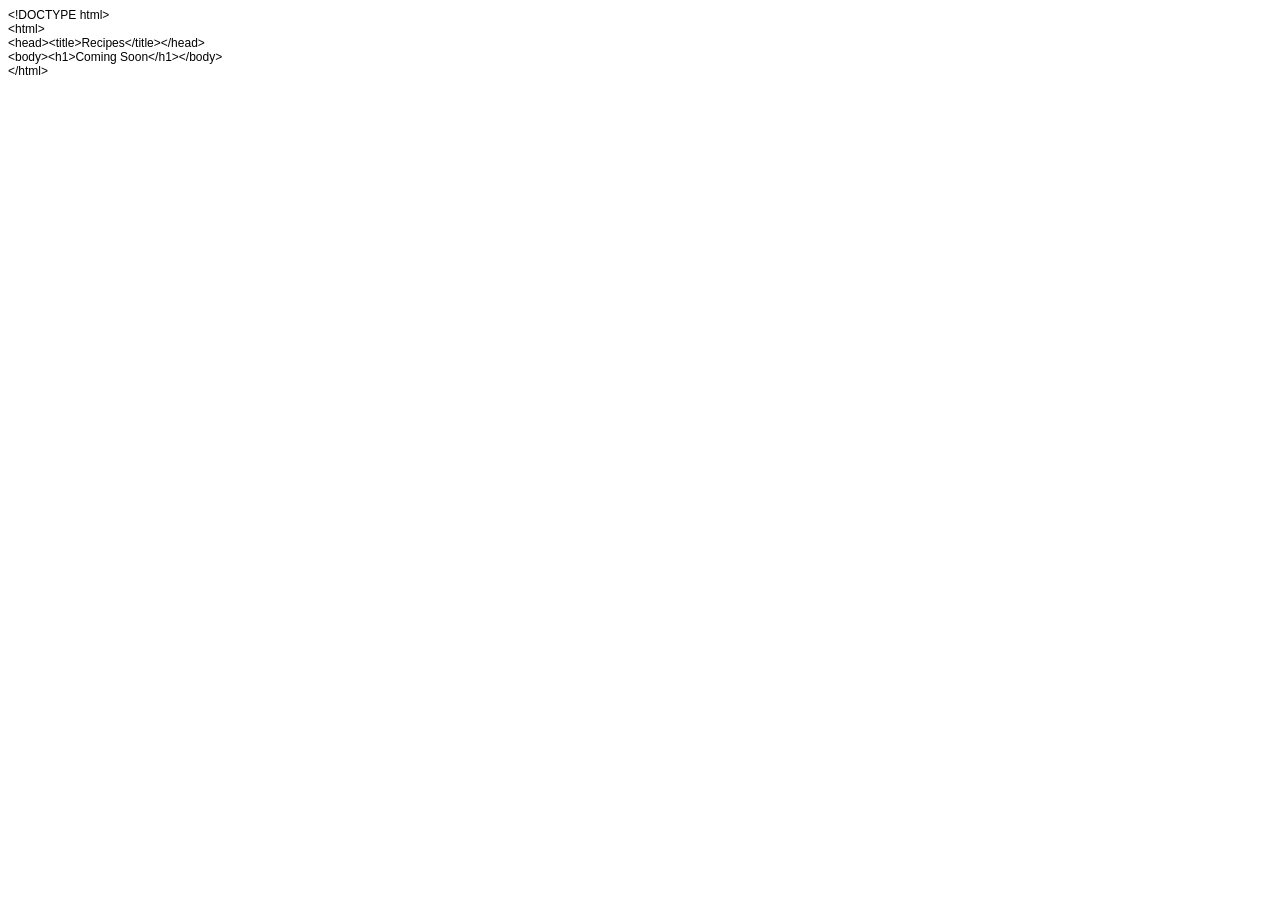
==== index.html @ 00d157f4 "Create index.html" ====
<!DOCTYPE html PUBLIC "-//W3C//DTD HTML 4.01//EN" "http://www.w3.org/TR/html4/strict.dtd">
<html>
<head>
  <meta http-equiv="Content-Type" content="text/html; charset=utf-8">
  <meta http-equiv="Content-Style-Type" content="text/css">
  <title></title>
  <meta name="Generator" content="Cocoa HTML Writer">
  <meta name="CocoaVersion" content="2685.4">
  <style type="text/css">
    p.p1 {margin: 0.0px 0.0px 0.0px 0.0px; font: 12.0px Helvetica; -webkit-text-stroke: #000000}
    span.s1 {font-kerning: none}
  </style>
</head>
<body>
<p class="p1"><span class="s1">&lt;!DOCTYPE html&gt;</span></p>
<p class="p1"><span class="s1">&lt;html&gt;</span></p>
<p class="p1"><span class="s1">&lt;head&gt;&lt;title&gt;Recipes&lt;/title&gt;&lt;/head&gt;</span></p>
<p class="p1"><span class="s1">&lt;body&gt;&lt;h1&gt;Coming Soon&lt;/h1&gt;&lt;/body&gt;</span></p>
<p class="p1"><span class="s1">&lt;/html&gt;</span></p>
</body>
</html>
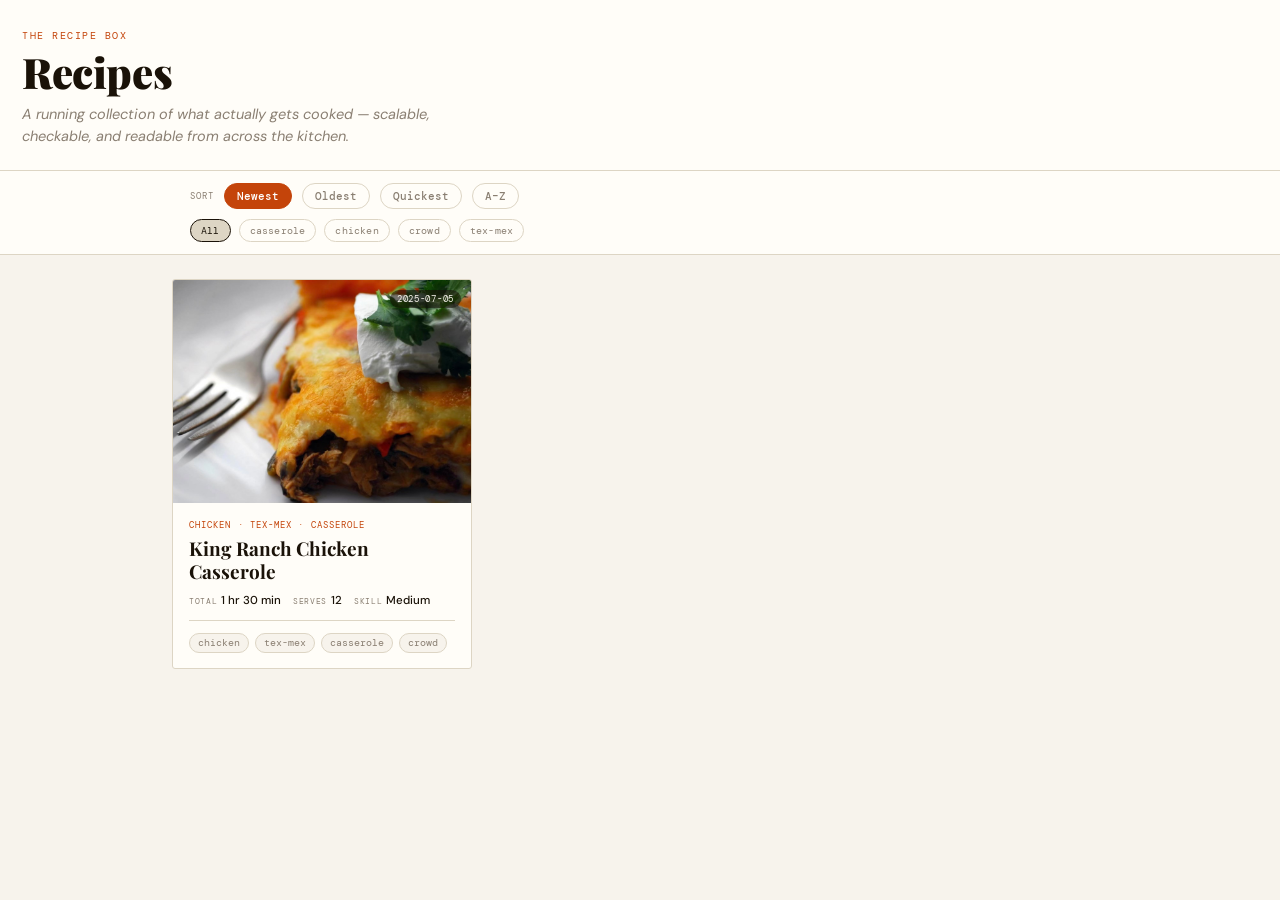
==== commit ac59e7d6: "Phase 3: build index.html landing page with sortable/filterable recipe cards" ====
--- a/index.html
+++ b/index.html
@@ -1,21 +1,427 @@
-<!DOCTYPE html PUBLIC "-//W3C//DTD HTML 4.01//EN" "http://www.w3.org/TR/html4/strict.dtd">
-<html>
+<!DOCTYPE html>
+<html lang="en">
 <head>
-  <meta http-equiv="Content-Type" content="text/html; charset=utf-8">
-  <meta http-equiv="Content-Style-Type" content="text/css">
-  <title></title>
-  <meta name="Generator" content="Cocoa HTML Writer">
-  <meta name="CocoaVersion" content="2685.4">
-  <style type="text/css">
-    p.p1 {margin: 0.0px 0.0px 0.0px 0.0px; font: 12.0px Helvetica; -webkit-text-stroke: #000000}
-    span.s1 {font-kerning: none}
-  </style>
+<meta charset="UTF-8">
+<meta name="viewport" content="width=device-width, initial-scale=1.0, maximum-scale=1.0, user-scalable=no">
+<title>Recipes</title>
+<link rel="preconnect" href="https://fonts.googleapis.com">
+<link href="https://fonts.googleapis.com/css2?family=Playfair+Display:ital,wght@0,700;0,900;1,400;1,700&family=DM+Sans:wght@300;400;500&family=DM+Mono:wght@400;500&display=swap" rel="stylesheet">
+<style>
+  *, *::before, *::after { box-sizing: border-box; margin: 0; padding: 0; }
+
+  :root {
+    --cream: #f7f3ec;
+    --ink: #1a1208;
+    --rust: #c4440a;
+    --rust-light: #e8623a;
+    --warm-gray: #8a7f72;
+    --border: #ddd5c4;
+    --white: #fffdf8;
+    --step-bg: #161009;
+  }
+
+  html, body {
+    background: var(--cream);
+    font-family: 'DM Sans', sans-serif;
+    color: var(--ink);
+  }
+
+  .site-header {
+    padding: 30px 22px 22px;
+    border-bottom: 1px solid var(--border);
+    background: var(--white);
+  }
+
+  .site-eyebrow {
+    font-family: 'DM Mono', monospace;
+    font-size: 9.5px;
+    letter-spacing: 0.16em;
+    text-transform: uppercase;
+    color: var(--rust);
+    display: block;
+    margin-bottom: 8px;
+  }
+
+  .site-title {
+    font-family: 'Playfair Display', serif;
+    font-weight: 900;
+    font-size: clamp(30px, 8vw, 42px);
+    line-height: 1.05;
+    letter-spacing: -0.4px;
+    margin-bottom: 10px;
+  }
+
+  .site-tagline {
+    font-style: italic;
+    font-size: 14.5px;
+    color: var(--warm-gray);
+    max-width: 480px;
+    line-height: 1.5;
+  }
+
+  .controls {
+    position: sticky;
+    top: 0;
+    z-index: 100;
+    background: var(--white);
+    border-bottom: 1px solid var(--border);
+    padding: 12px 22px;
+  }
+
+  .controls-row {
+    display: flex;
+    align-items: center;
+    gap: 10px;
+    max-width: 900px;
+    margin: 0 auto;
+    overflow-x: auto;
+    scrollbar-width: none;
+  }
+  .controls-row::-webkit-scrollbar { display: none; }
+
+  .controls-label {
+    font-family: 'DM Mono', monospace;
+    font-size: 9px;
+    letter-spacing: 0.12em;
+    text-transform: uppercase;
+    color: var(--warm-gray);
+    flex-shrink: 0;
+  }
+
+  .sort-pill {
+    flex-shrink: 0;
+    padding: 5px 12px;
+    border: 1px solid var(--border);
+    border-radius: 14px;
+    background: transparent;
+    font-family: 'DM Mono', monospace;
+    font-size: 11px;
+    font-weight: 500;
+    color: var(--warm-gray);
+    cursor: pointer;
+    transition: all 0.15s;
+    white-space: nowrap;
+  }
+
+  .sort-pill.active {
+    border-color: var(--rust);
+    background: var(--rust);
+    color: white;
+  }
+
+  .tag-row {
+    display: flex;
+    align-items: center;
+    gap: 8px;
+    max-width: 900px;
+    margin: 10px auto 0;
+    overflow-x: auto;
+    scrollbar-width: none;
+  }
+  .tag-row::-webkit-scrollbar { display: none; }
+
+  .tag-pill {
+    flex-shrink: 0;
+    padding: 4px 10px;
+    border: 1px solid var(--border);
+    border-radius: 12px;
+    background: transparent;
+    font-family: 'DM Mono', monospace;
+    font-size: 10px;
+    letter-spacing: 0.02em;
+    color: var(--warm-gray);
+    cursor: pointer;
+    transition: all 0.15s;
+    white-space: nowrap;
+  }
+
+  .tag-pill.active {
+    border-color: var(--ink);
+    color: var(--ink);
+    background: var(--border);
+  }
+
+  .grid-wrap {
+    max-width: 980px;
+    margin: 0 auto;
+    padding: 24px 22px 64px;
+  }
+
+  .recipe-grid {
+    display: grid;
+    grid-template-columns: 1fr;
+    gap: 18px;
+  }
+
+  @media (min-width: 620px) {
+    .recipe-grid { grid-template-columns: repeat(2, 1fr); }
+  }
+  @media (min-width: 920px) {
+    .recipe-grid { grid-template-columns: repeat(3, 1fr); }
+  }
+
+  .recipe-card {
+    display: block;
+    background: var(--white);
+    border: 1px solid var(--border);
+    border-radius: 3px;
+    overflow: hidden;
+    text-decoration: none;
+    color: var(--ink);
+    transition: transform 0.18s ease, box-shadow 0.18s ease, border-color 0.18s ease;
+  }
+
+  .recipe-card:hover {
+    transform: translateY(-2px);
+    border-color: var(--rust);
+    box-shadow: 0 8px 20px rgba(26, 18, 8, 0.08);
+  }
+
+  .card-media {
+    width: 100%;
+    aspect-ratio: 4 / 3;
+    background: var(--step-bg);
+    position: relative;
+    overflow: hidden;
+  }
+
+  .card-media img {
+    width: 100%;
+    height: 100%;
+    object-fit: cover;
+    display: block;
+  }
+
+  .card-media.no-image {
+    display: flex;
+    align-items: center;
+    justify-content: center;
+  }
+
+  .card-media.no-image .card-initial {
+    font-family: 'Playfair Display', serif;
+    font-style: italic;
+    font-weight: 700;
+    font-size: 46px;
+    color: var(--rust-light);
+    opacity: 0.85;
+  }
+
+  .card-added {
+    position: absolute;
+    top: 10px;
+    right: 10px;
+    font-family: 'DM Mono', monospace;
+    font-size: 9px;
+    letter-spacing: 0.08em;
+    text-transform: uppercase;
+    color: var(--cream);
+    background: rgba(22, 16, 9, 0.55);
+    padding: 3px 7px;
+    border-radius: 10px;
+  }
+
+  .card-body { padding: 16px 16px 15px; }
+
+  .card-tag {
+    font-family: 'DM Mono', monospace;
+    font-size: 9px;
+    letter-spacing: 0.12em;
+    text-transform: uppercase;
+    color: var(--rust);
+    display: block;
+    margin-bottom: 6px;
+  }
+
+  .card-title {
+    font-family: 'Playfair Display', serif;
+    font-weight: 700;
+    font-size: 19px;
+    line-height: 1.2;
+    margin-bottom: 10px;
+  }
+
+  .card-meta-row {
+    display: flex;
+    gap: 12px;
+    flex-wrap: wrap;
+    margin-bottom: 12px;
+    padding-bottom: 12px;
+    border-bottom: 1px solid var(--border);
+  }
+
+  .card-meta-item {
+    display: flex;
+    align-items: baseline;
+    gap: 4px;
+  }
+
+  .card-meta-label {
+    font-family: 'DM Mono', monospace;
+    font-size: 8px;
+    letter-spacing: 0.08em;
+    text-transform: uppercase;
+    color: var(--warm-gray);
+  }
+
+  .card-meta-value {
+    font-size: 11.5px;
+    font-weight: 500;
+  }
+
+  .card-tags {
+    display: flex;
+    flex-wrap: wrap;
+    gap: 6px;
+  }
+
+  .card-tag-chip {
+    font-family: 'DM Mono', monospace;
+    font-size: 9.5px;
+    color: var(--warm-gray);
+    background: var(--cream);
+    border: 1px solid var(--border);
+    padding: 3px 8px;
+    border-radius: 10px;
+  }
+
+  .empty-state {
+    text-align: center;
+    padding: 60px 20px;
+    color: var(--warm-gray);
+  }
+
+  .empty-state .eyebrow {
+    font-family: 'DM Mono', monospace;
+    font-size: 10px;
+    letter-spacing: 0.14em;
+    text-transform: uppercase;
+    color: var(--rust);
+    display: block;
+    margin-bottom: 10px;
+  }
+
+  .empty-state h2 {
+    font-family: 'Playfair Display', serif;
+    font-style: italic;
+    font-weight: 400;
+    font-size: 22px;
+    color: var(--ink);
+  }
+</style>
 </head>
 <body>
-<p class="p1"><span class="s1">&lt;!DOCTYPE html&gt;</span></p>
-<p class="p1"><span class="s1">&lt;html&gt;</span></p>
-<p class="p1"><span class="s1">&lt;head&gt;&lt;title&gt;Recipes&lt;/title&gt;&lt;/head&gt;</span></p>
-<p class="p1"><span class="s1">&lt;body&gt;&lt;h1&gt;Coming Soon&lt;/h1&gt;&lt;/body&gt;</span></p>
-<p class="p1"><span class="s1">&lt;/html&gt;</span></p>
+
+<div class="site-header">
+  <span class="site-eyebrow">The Recipe Box</span>
+  <h1 class="site-title">Recipes</h1>
+  <p class="site-tagline">A running collection of what actually gets cooked — scalable, checkable, and readable from across the kitchen.</p>
+</div>
+
+<div class="controls">
+  <div class="controls-row" id="sort-row">
+    <span class="controls-label">Sort</span>
+    <button class="sort-pill active" data-sort="added-desc">Newest</button>
+    <button class="sort-pill" data-sort="added-asc">Oldest</button>
+    <button class="sort-pill" data-sort="total-asc">Quickest</button>
+    <button class="sort-pill" data-sort="title-asc">A–Z</button>
+  </div>
+  <div class="tag-row" id="tag-row"></div>
+</div>
+
+<div class="grid-wrap">
+  <div class="recipe-grid" id="recipe-grid"></div>
+</div>
+
+<script src="recipes.js"></script>
+<script>
+  let sortMode = 'added-desc';
+  let activeTag = null;
+
+  function fmtTime(mins) {
+    if (mins < 60) return mins + ' min';
+    const h = Math.floor(mins / 60), m = mins % 60;
+    return m === 0 ? (h + ' hr') : (h + ' hr ' + m + ' min');
+  }
+
+  function allTags() {
+    const set = new Set();
+    RECIPES.forEach(r => r.tags.forEach(t => set.add(t)));
+    return [...set].sort();
+  }
+
+  function renderTagRow() {
+    const tags = allTags();
+    document.getElementById('tag-row').innerHTML =
+      '<button class="tag-pill' + (activeTag === null ? ' active' : '') + '" data-tag="">All</button>' +
+      tags.map(t => '<button class="tag-pill' + (activeTag === t ? ' active' : '') + '" data-tag="' + t + '">' + t + '</button>').join('');
+
+    document.querySelectorAll('.tag-pill').forEach(btn => {
+      btn.addEventListener('click', () => {
+        activeTag = btn.dataset.tag || null;
+        renderTagRow();
+        renderGrid();
+      });
+    });
+  }
+
+  function sortRecipes(list) {
+    const sorted = [...list];
+    switch (sortMode) {
+      case 'added-desc': return sorted.sort((a, b) => b.added.localeCompare(a.added));
+      case 'added-asc':  return sorted.sort((a, b) => a.added.localeCompare(b.added));
+      case 'total-asc':  return sorted.sort((a, b) => (a.prepMins + a.cookMins) - (b.prepMins + b.cookMins));
+      case 'title-asc':  return sorted.sort((a, b) => a.title.localeCompare(b.title));
+      default: return sorted;
+    }
+  }
+
+  function cardHtml(r) {
+    const media = r.image
+      ? '<div class="card-media"><img src="' + r.image + '" alt="' + r.title + '" loading="lazy"></div>'
+      : '<div class="card-media no-image"><span class="card-initial">' + r.title.charAt(0) + '</span></div>';
+
+    return '<a class="recipe-card" href="recipes/' + r.slug + '.html">' +
+      '<div style="position:relative;">' + media +
+      '<span class="card-added">' + r.added + '</span></div>' +
+      '<div class="card-body">' +
+      '<span class="card-tag">' + r.tags.slice(0, 3).join(' · ') + '</span>' +
+      '<div class="card-title">' + r.title + '</div>' +
+      '<div class="card-meta-row">' +
+      '<div class="card-meta-item"><span class="card-meta-label">Total</span><span class="card-meta-value">' + fmtTime(r.prepMins + r.cookMins) + '</span></div>' +
+      '<div class="card-meta-item"><span class="card-meta-label">Serves</span><span class="card-meta-value">' + r.serves + '</span></div>' +
+      '<div class="card-meta-item"><span class="card-meta-label">Skill</span><span class="card-meta-value">' + (r.skill.charAt(0).toUpperCase() + r.skill.slice(1)) + '</span></div>' +
+      '</div>' +
+      '<div class="card-tags">' + r.tags.map(t => '<span class="card-tag-chip">' + t + '</span>').join('') + '</div>' +
+      '</div></a>';
+  }
+
+  function renderGrid() {
+    let list = activeTag ? RECIPES.filter(r => r.tags.includes(activeTag)) : RECIPES;
+    list = sortRecipes(list);
+
+    const grid = document.getElementById('recipe-grid');
+    const existingEmpty = document.getElementById('empty-state');
+    if (existingEmpty) existingEmpty.remove();
+
+    if (list.length === 0) {
+      grid.innerHTML = '';
+      grid.insertAdjacentHTML('afterend', '<div class="empty-state" id="empty-state"><span class="eyebrow">Nothing here yet</span><h2>No recipes match that filter.</h2></div>');
+    } else {
+      grid.innerHTML = list.map(cardHtml).join('');
+    }
+  }
+
+  document.querySelectorAll('.sort-pill').forEach(btn => {
+    btn.addEventListener('click', () => {
+      sortMode = btn.dataset.sort;
+      document.querySelectorAll('.sort-pill').forEach(p => p.classList.toggle('active', p === btn));
+      renderGrid();
+    });
+  });
+
+  renderTagRow();
+  renderGrid();
+</script>
 </body>
 </html>
